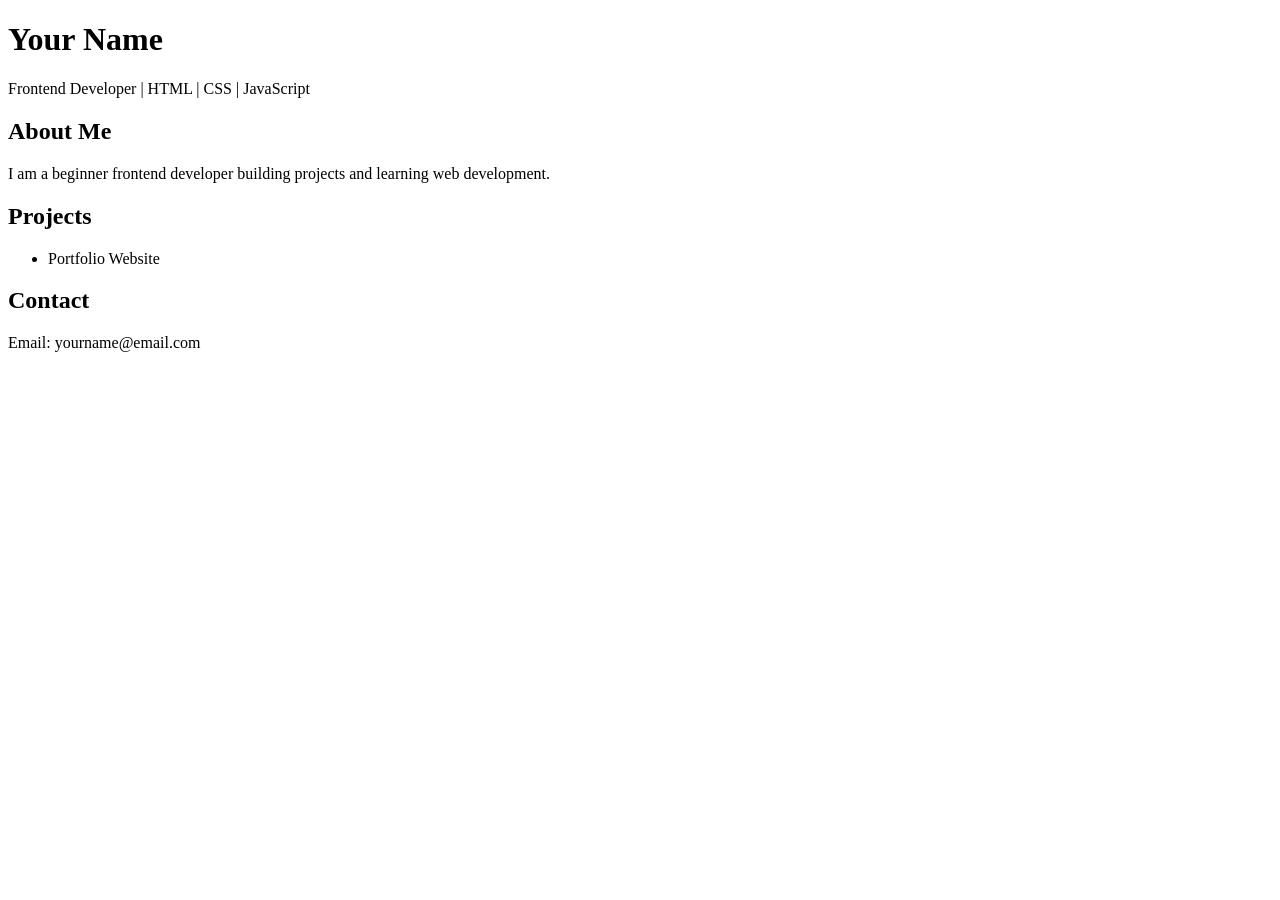
==== index.html @ d8ded84e "Create index.html" ====
<!DOCTYPE html>
<html lang="en">
<head>
  <meta charset="UTF-8">
  <meta name="viewport" content="width=device-width, initial-scale=1.0">
  <title>My Portfolio</title>
  <link rel="stylesheet" href="style.css">
</head>
<body>

  <header>
    <h1>Your Name</h1>
    <p>Frontend Developer | HTML | CSS | JavaScript</p>
  </header>

  <section>
    <h2>About Me</h2>
    <p>I am a beginner frontend developer building projects and learning web development.</p>
  </section>

  <section>
    <h2>Projects</h2>
    <ul>
      <li>Portfolio Website</li>
    </ul>
  </section>

  <section>
    <h2>Contact</h2>
    <p>Email: yourname@email.com</p>
  </section>

</body>
</html>
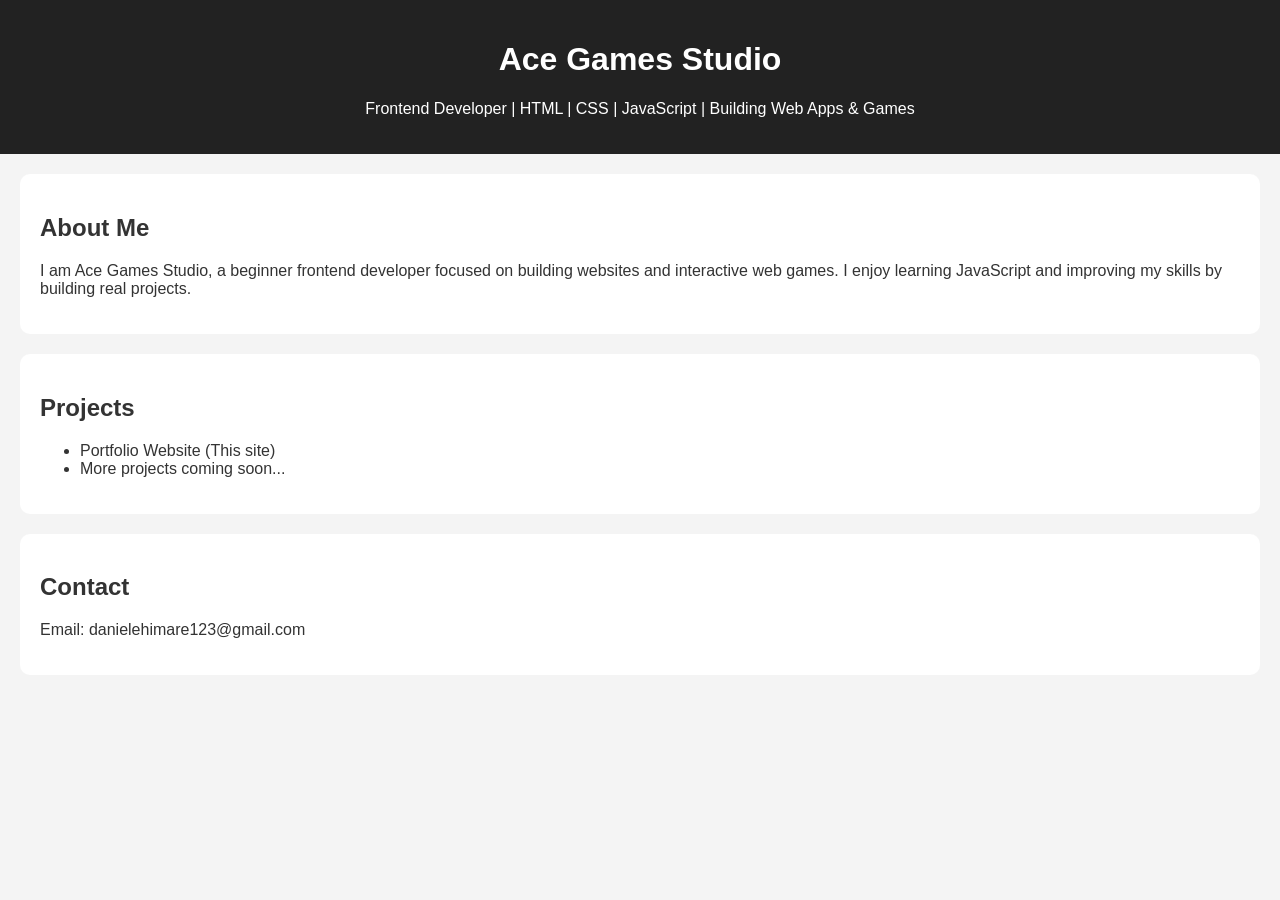
==== commit 3187daac: "Update index.html" ====
--- a/index.html
+++ b/index.html
@@ -3,32 +3,37 @@
 <head>
   <meta charset="UTF-8">
   <meta name="viewport" content="width=device-width, initial-scale=1.0">
-  <title>My Portfolio</title>
+  <title>Ace Games Studio Portfolio</title>
   <link rel="stylesheet" href="style.css">
 </head>
+
 <body>
 
   <header>
-    <h1>Your Name</h1>
-    <p>Frontend Developer | HTML | CSS | JavaScript</p>
+    <h1>Ace Games Studio</h1>
+    <p>Frontend Developer | HTML | CSS | JavaScript | Building Web Apps & Games</p>
   </header>
 
   <section>
     <h2>About Me</h2>
-    <p>I am a beginner frontend developer building projects and learning web development.</p>
+    <p>
+      I am Ace Games Studio, a beginner frontend developer focused on building websites and interactive web games.
+      I enjoy learning JavaScript and improving my skills by building real projects.
+    </p>
   </section>
 
   <section>
     <h2>Projects</h2>
     <ul>
-      <li>Portfolio Website</li>
+      <li>Portfolio Website (This site)</li>
+      <li>More projects coming soon...</li>
     </ul>
   </section>
 
   <section>
     <h2>Contact</h2>
-    <p>Email: yourname@email.com</p>
+    <p>Email: danielehimare123@gmail.com</p>
   </section>
 
 </body>
-</html>+        </html>
--- a/style.css
+++ b/style.css
@@ -0,0 +1,21 @@
+body {
+  font-family: Arial, sans-serif;
+  margin: 0;
+  padding: 0;
+  background: #f4f4f4;
+  color: #333;
+}
+
+header {
+  background: #222;
+  color: white;
+  padding: 20px;
+  text-align: center;
+}
+
+section {
+  background: white;
+  margin: 20px;
+  padding: 20px;
+  border-radius: 10px;
+}
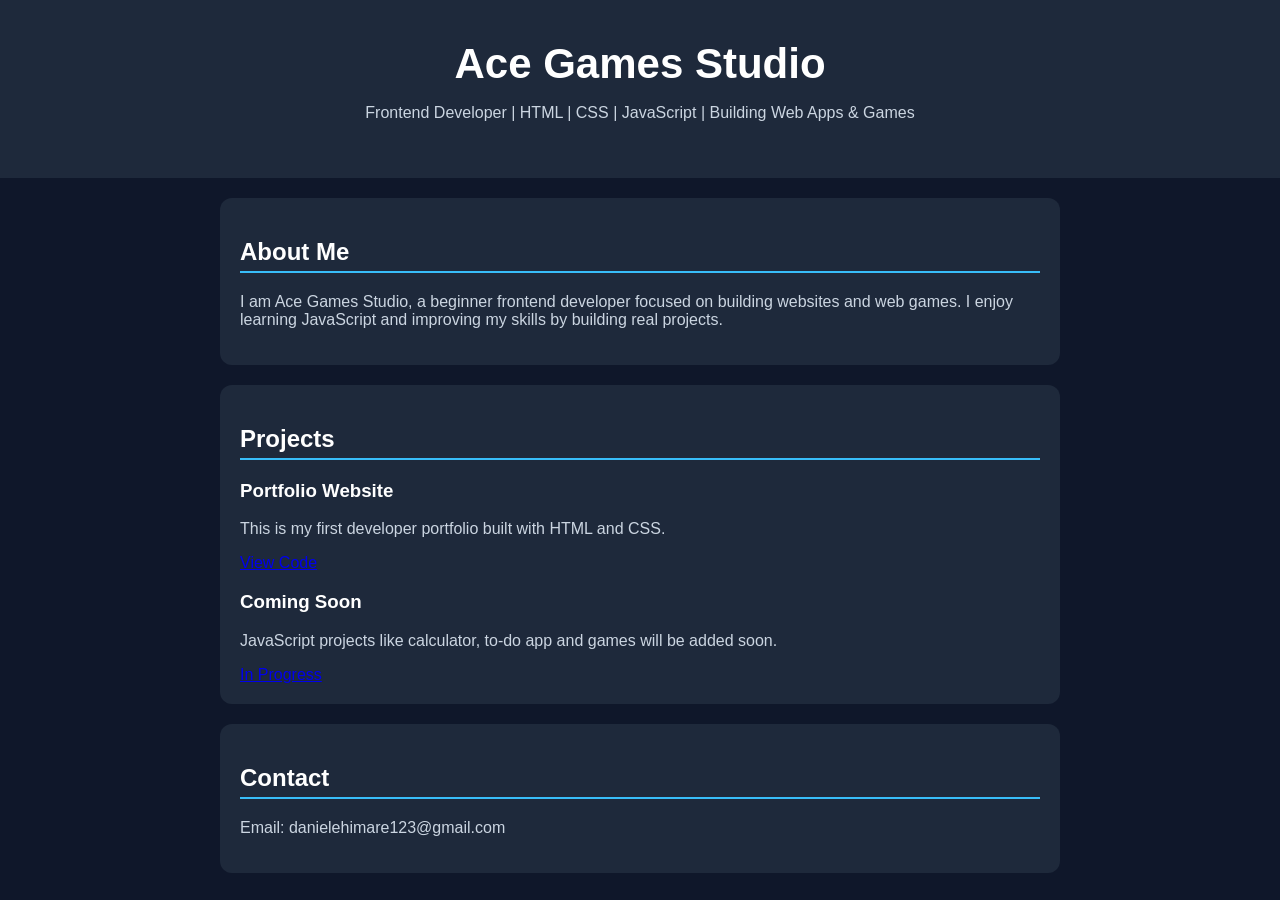
==== commit ddba2ef3: "Update index.html" ====
--- a/index.html
+++ b/index.html
@@ -17,17 +17,26 @@
   <section>
     <h2>About Me</h2>
     <p>
-      I am Ace Games Studio, a beginner frontend developer focused on building websites and interactive web games.
+      I am Ace Games Studio, a beginner frontend developer focused on building websites and web games.
       I enjoy learning JavaScript and improving my skills by building real projects.
     </p>
   </section>
 
   <section>
     <h2>Projects</h2>
-    <ul>
-      <li>Portfolio Website (This site)</li>
-      <li>More projects coming soon...</li>
-    </ul>
+
+    <div class="project-card">
+      <h3>Portfolio Website</h3>
+      <p>This is my first developer portfolio built with HTML and CSS.</p>
+      <a href="https://github.com/" target="_blank">View Code</a>
+    </div>
+
+    <div class="project-card">
+      <h3>Coming Soon</h3>
+      <p>JavaScript projects like calculator, to-do app and games will be added soon.</p>
+      <a href="#">In Progress</a>
+    </div>
+
   </section>
 
   <section>
@@ -36,4 +45,4 @@
   </section>
 
 </body>
-        </html>
+      </html>
--- a/style.css
+++ b/style.css
@@ -1,21 +1,43 @@
 body {
   font-family: Arial, sans-serif;
   margin: 0;
-  padding: 0;
-  background: #f4f4f4;
-  color: #333;
+  background: #0f172a;
+  color: white;
 }
 
 header {
-  background: #222;
-  color: white;
-  padding: 20px;
+  background: #1e293b;
+  padding: 40px 20px;
   text-align: center;
 }
 
+h1 {
+  margin: 0;
+  font-size: 42px;
+}
+
+p {
+  font-size: 16px;
+  color: #cbd5e1;
+}
+
 section {
-  background: white;
-  margin: 20px;
+  background: #1e293b;
+  margin: 20px auto;
   padding: 20px;
-  border-radius: 10px;
-}+  max-width: 800px;
+  border-radius: 12px;
+}
+
+h2 {
+  border-bottom: 2px solid #38bdf8;
+  padding-bottom: 5px;
+}
+
+ul {
+  padding-left: 20px;
+}
+
+li {
+  margin: 8px 0;
+}
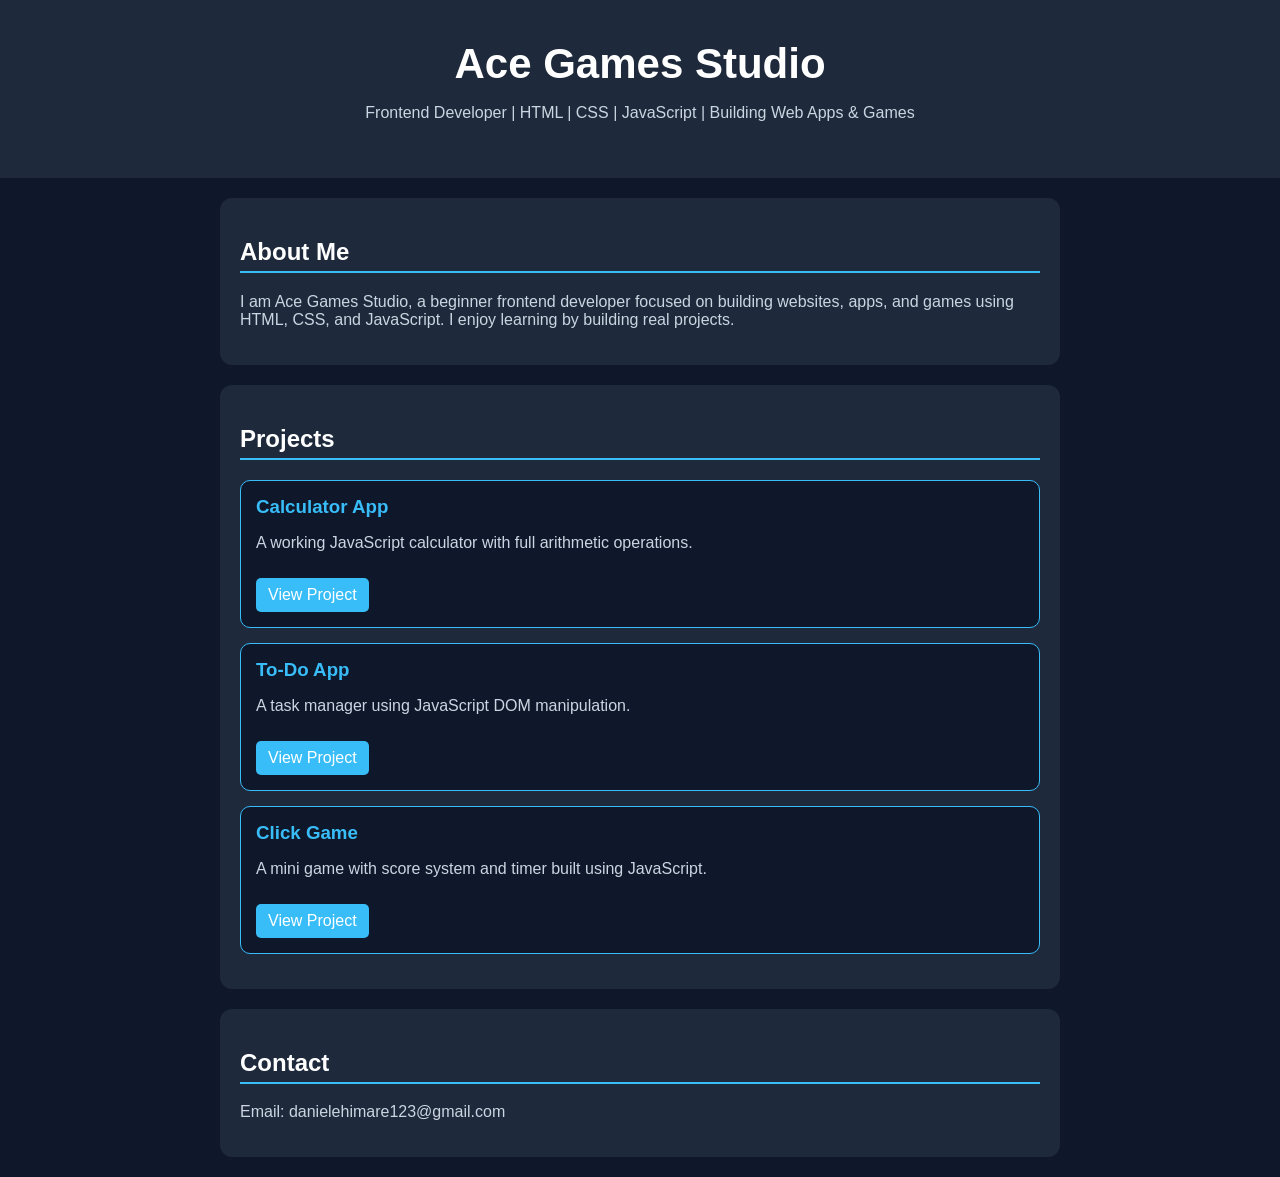
==== commit 9c5b1db8: "Update index.html" ====
--- a/index.html
+++ b/index.html
@@ -17,8 +17,7 @@
   <section>
     <h2>About Me</h2>
     <p>
-      I am Ace Games Studio, a beginner frontend developer focused on building websites and web games.
-      I enjoy learning JavaScript and improving my skills by building real projects.
+      I am Ace Games Studio, a beginner frontend developer focused on building websites, apps, and games using HTML, CSS, and JavaScript. I enjoy learning by building real projects.
     </p>
   </section>
 
@@ -26,15 +25,21 @@
     <h2>Projects</h2>
 
     <div class="project-card">
-      <h3>Portfolio Website</h3>
-      <p>This is my first developer portfolio built with HTML and CSS.</p>
-      <a href="https://github.com/" target="_blank">View Code</a>
+      <h3>Calculator App</h3>
+      <p>A working JavaScript calculator with full arithmetic operations.</p>
+      <a href="calculator.html" target="_blank">View Project</a>
     </div>
 
     <div class="project-card">
-      <h3>Coming Soon</h3>
-      <p>JavaScript projects like calculator, to-do app and games will be added soon.</p>
-      <a href="#">In Progress</a>
+      <h3>To-Do App</h3>
+      <p>A task manager using JavaScript DOM manipulation.</p>
+      <a href="todo.html" target="_blank">View Project</a>
+    </div>
+
+    <div class="project-card">
+      <h3>Click Game</h3>
+      <p>A mini game with score system and timer built using JavaScript.</p>
+      <a href="game.html" target="_blank">View Project</a>
     </div>
 
   </section>
@@ -45,4 +50,4 @@
   </section>
 
 </body>
-      </html>
+        </html>
--- a/style.css
+++ b/style.css
@@ -38,6 +38,29 @@
   padding-left: 20px;
 }
 
-li {
-  margin: 8px 0;
+.project-card {
+  background: #0f172a;
+  padding: 15px;
+  margin: 15px 0;
+  border-radius: 10px;
+  border: 1px solid #38bdf8;
 }
+
+.project-card h3 {
+  margin: 0;
+  color: #38bdf8;
+}
+
+.project-card p {
+  color: #cbd5e1;
+}
+
+.project-card a {
+  display: inline-block;
+  margin-top: 10px;
+  color: white;
+  background: #38bdf8;
+  padding: 8px 12px;
+  border-radius: 5px;
+  text-decoration: none;
+  }
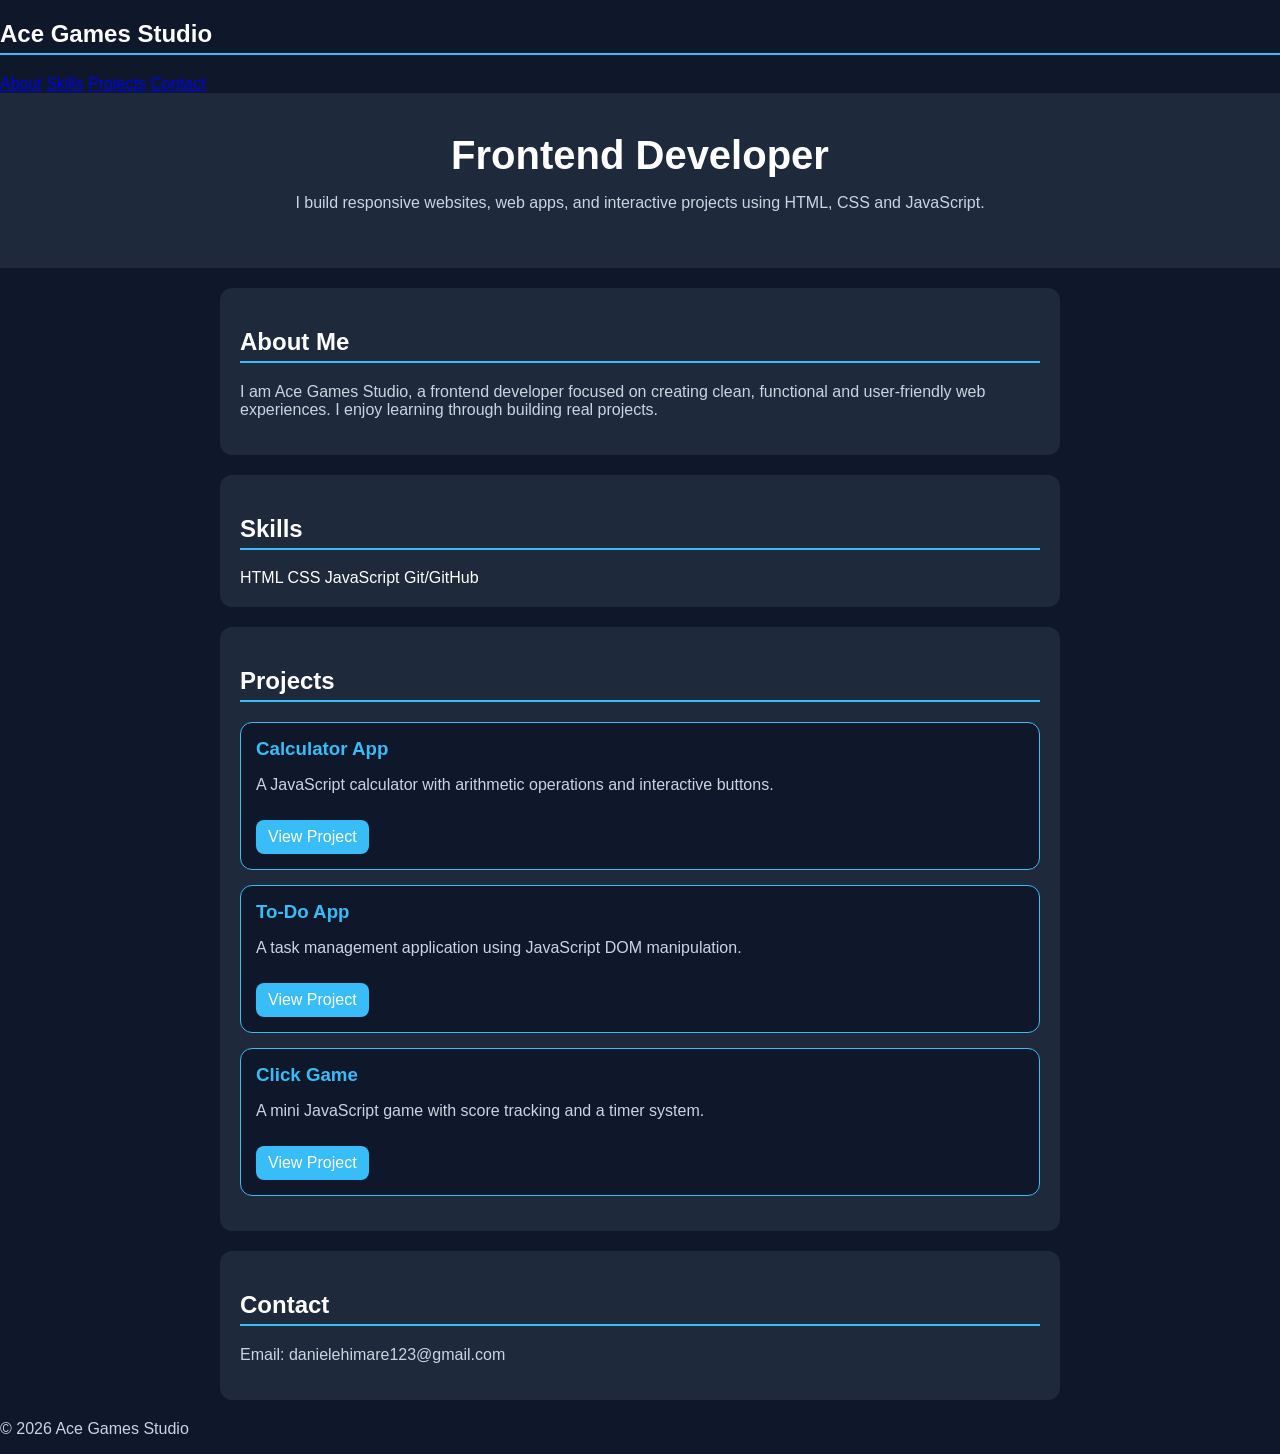
==== commit fd1c5b44: "Update index.html" ====
--- a/index.html
+++ b/index.html
@@ -1,53 +1,136 @@
 <!DOCTYPE html>
 <html lang="en">
+
 <head>
   <meta charset="UTF-8">
   <meta name="viewport" content="width=device-width, initial-scale=1.0">
-  <title>Ace Games Studio Portfolio</title>
+  <title>Ace Games Studio | Frontend Developer</title>
   <link rel="stylesheet" href="style.css">
 </head>
 
 <body>
 
-  <header>
-    <h1>Ace Games Studio</h1>
-    <p>Frontend Developer | HTML | CSS | JavaScript | Building Web Apps & Games</p>
-  </header>
+<nav>
+  <h2>Ace Games Studio</h2>
 
-  <section>
-    <h2>About Me</h2>
-    <p>
-      I am Ace Games Studio, a beginner frontend developer focused on building websites, apps, and games using HTML, CSS, and JavaScript. I enjoy learning by building real projects.
-    </p>
-  </section>
+  <div>
+    <a href="#about">About</a>
+    <a href="#skills">Skills</a>
+    <a href="#projects">Projects</a>
+    <a href="#contact">Contact</a>
+  </div>
+</nav>
 
-  <section>
-    <h2>Projects</h2>
 
-    <div class="project-card">
-      <h3>Calculator App</h3>
-      <p>A working JavaScript calculator with full arithmetic operations.</p>
-      <a href="calculator.html" target="_blank">View Project</a>
-    </div>
+<header>
+  <h1>Frontend Developer</h1>
 
-    <div class="project-card">
-      <h3>To-Do App</h3>
-      <p>A task manager using JavaScript DOM manipulation.</p>
-      <a href="todo.html" target="_blank">View Project</a>
-    </div>
+  <p>
+    I build responsive websites, web apps, and interactive projects using HTML, CSS and JavaScript.
+  </p>
+</header>
 
-    <div class="project-card">
-      <h3>Click Game</h3>
-      <p>A mini game with score system and timer built using JavaScript.</p>
-      <a href="game.html" target="_blank">View Project</a>
-    </div>
 
-  </section>
+<section id="about">
 
-  <section>
-    <h2>Contact</h2>
-    <p>Email: danielehimare123@gmail.com</p>
-  </section>
+<h2>About Me</h2>
+
+<p>
+I am Ace Games Studio, a frontend developer focused on creating clean,
+functional and user-friendly web experiences. I enjoy learning through
+building real projects.
+</p>
+
+</section>
+
+
+
+<section id="skills">
+
+<h2>Skills</h2>
+
+<div class="skills">
+
+<span>HTML</span>
+<span>CSS</span>
+<span>JavaScript</span>
+<span>Git/GitHub</span>
+
+</div>
+
+</section>
+
+
+
+<section id="projects">
+
+<h2>Projects</h2>
+
+
+<div class="project-card">
+
+<h3>Calculator App</h3>
+
+<p>
+A JavaScript calculator with arithmetic operations and interactive buttons.
+</p>
+
+<a href="calculator.html">View Project</a>
+
+</div>
+
+
+
+<div class="project-card">
+
+<h3>To-Do App</h3>
+
+<p>
+A task management application using JavaScript DOM manipulation.
+</p>
+
+<a href="todo.html">View Project</a>
+
+</div>
+
+
+
+<div class="project-card">
+
+<h3>Click Game</h3>
+
+<p>
+A mini JavaScript game with score tracking and a timer system.
+</p>
+
+<a href="game.html">View Project</a>
+
+</div>
+
+
+</section>
+
+
+
+<section id="contact">
+
+<h2>Contact</h2>
+
+<p>
+Email: danielehimare123@gmail.com
+</p>
+
+</section>
+
+
+<footer>
+
+<p>
+© 2026 Ace Games Studio
+</p>
+
+</footer>
+
 
 </body>
-        </html>
+  </html>
--- a/style.css
+++ b/style.css
@@ -1,66 +1,69 @@
+:root {
+  --bg: #0f172a;
+  --card: #1e293b;
+  --primary: #38bdf8;
+  --text: #ffffff;
+  --muted: #cbd5e1;
+}
+
 body {
+  margin: 0;
   font-family: Arial, sans-serif;
-  margin: 0;
-  background: #0f172a;
-  color: white;
+  background: var(--bg);
+  color: var(--text);
 }
 
 header {
+  text-align: center;
+  padding: 40px 20px;
   background: #1e293b;
-  padding: 40px 20px;
-  text-align: center;
 }
 
 h1 {
   margin: 0;
-  font-size: 42px;
+  font-size: 40px;
 }
 
 p {
-  font-size: 16px;
-  color: #cbd5e1;
+  color: var(--muted);
 }
 
 section {
-  background: #1e293b;
+  max-width: 800px;
   margin: 20px auto;
   padding: 20px;
-  max-width: 800px;
+  background: var(--card);
   border-radius: 12px;
 }
 
 h2 {
-  border-bottom: 2px solid #38bdf8;
+  border-bottom: 2px solid var(--primary);
   padding-bottom: 5px;
-}
-
-ul {
-  padding-left: 20px;
 }
 
 .project-card {
   background: #0f172a;
+  margin: 15px 0;
   padding: 15px;
-  margin: 15px 0;
-  border-radius: 10px;
-  border: 1px solid #38bdf8;
+  border-radius: 12px;
+  border: 1px solid var(--primary);
 }
 
 .project-card h3 {
   margin: 0;
-  color: #38bdf8;
+  color: var(--primary);
 }
 
 .project-card p {
-  color: #cbd5e1;
+  color: var(--muted);
 }
 
 .project-card a {
   display: inline-block;
   margin-top: 10px;
+  padding: 8px 12px;
+  background: var(--primary);
   color: white;
-  background: #38bdf8;
-  padding: 8px 12px;
-  border-radius: 5px;
   text-decoration: none;
+  border-radius: 8px;
   }
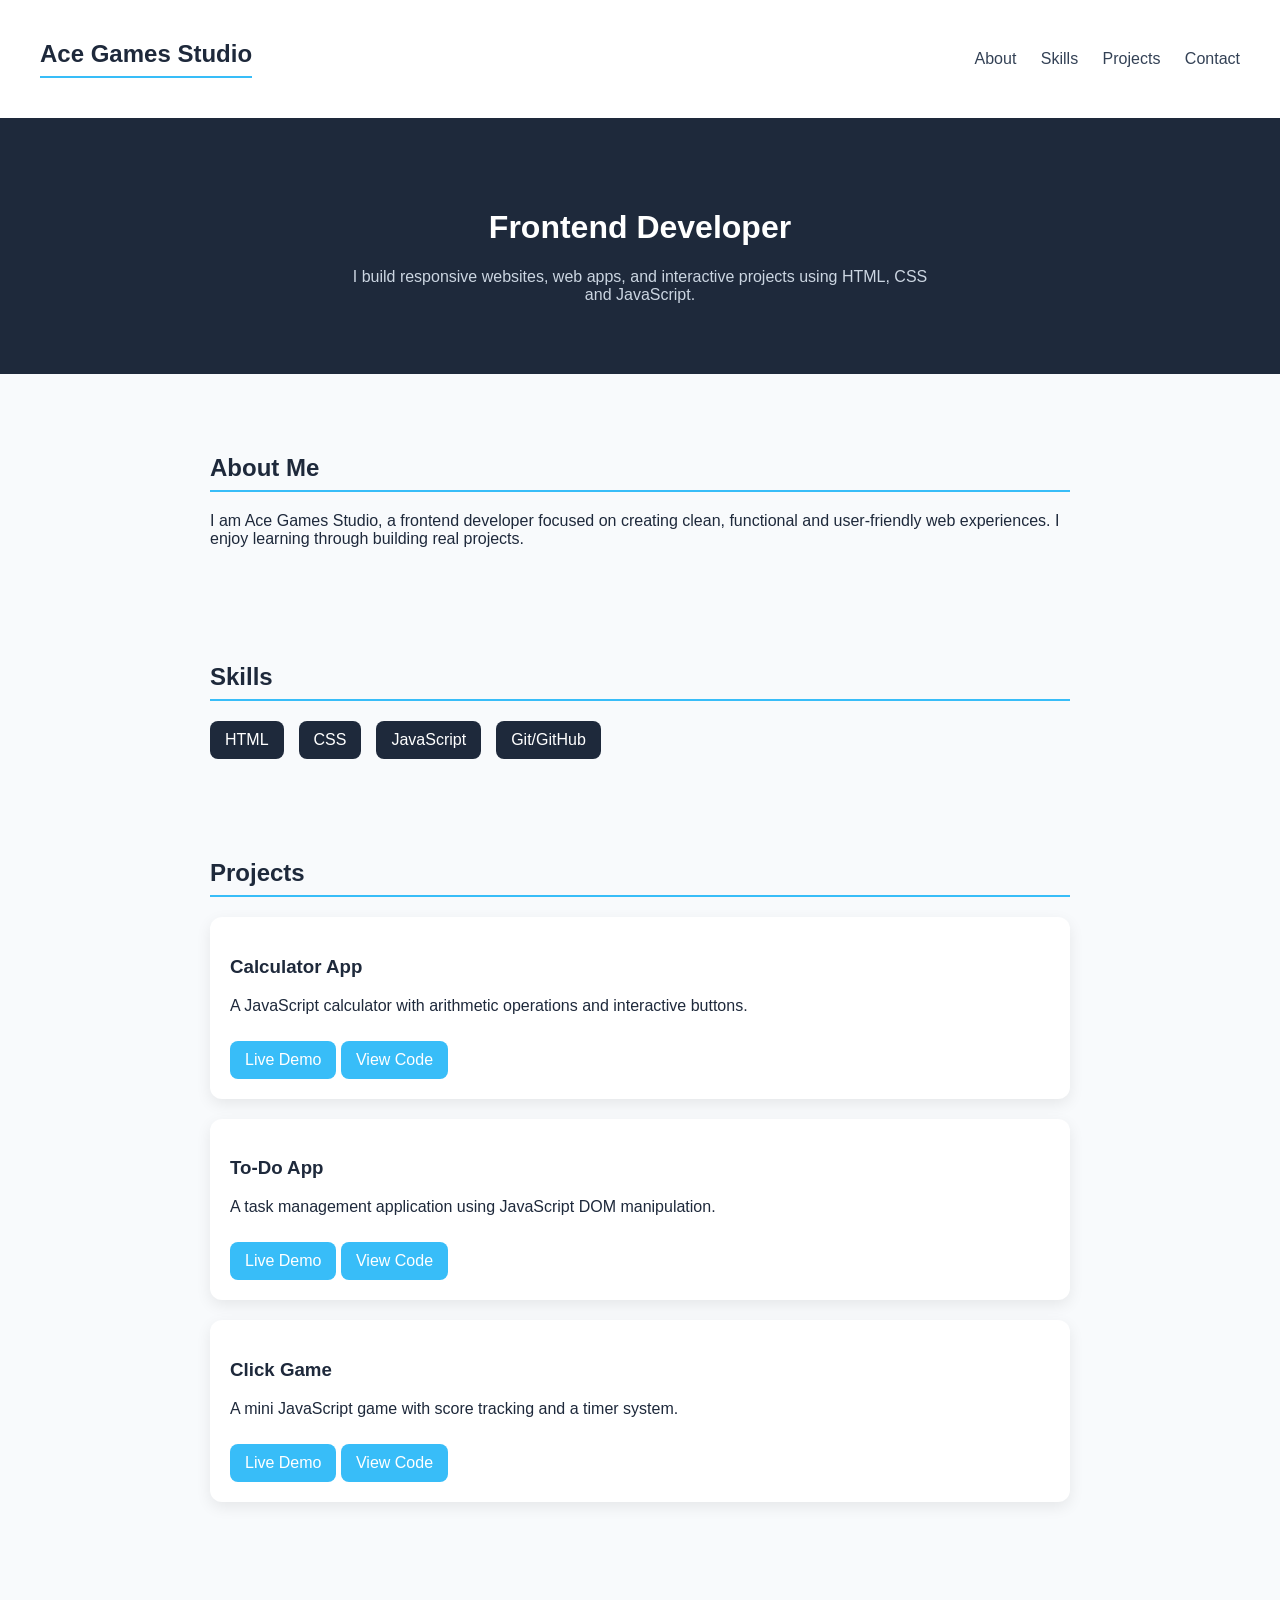
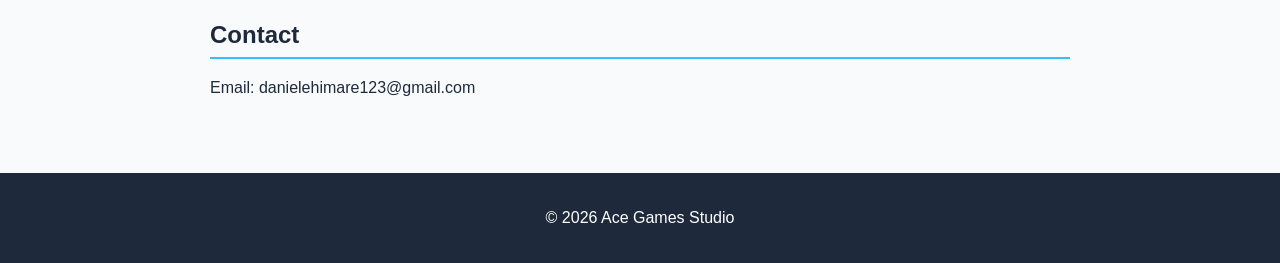
==== commit 95b925ca: "Update index.html" ====
--- a/index.html
+++ b/index.html
@@ -23,12 +23,15 @@
 
 
 <header>
-  <h1>Frontend Developer</h1>
 
-  <p>
-    I build responsive websites, web apps, and interactive projects using HTML, CSS and JavaScript.
-  </p>
+<h1>Frontend Developer</h1>
+
+<p>
+I build responsive websites, web apps, and interactive projects using HTML, CSS and JavaScript.
+</p>
+
 </header>
+
 
 
 <section id="about">
@@ -62,6 +65,7 @@
 
 
 
+
 <section id="projects">
 
 <h2>Projects</h2>
@@ -75,9 +79,14 @@
 A JavaScript calculator with arithmetic operations and interactive buttons.
 </p>
 
-<a href="calculator.html">View Project</a>
+<a href="calculator.html">Live Demo</a>
+
+<a href="https://github.com/daniehi/portfolio-website" target="_blank">
+View Code
+</a>
 
 </div>
+
 
 
 
@@ -89,9 +98,14 @@
 A task management application using JavaScript DOM manipulation.
 </p>
 
-<a href="todo.html">View Project</a>
+<a href="todo.html">Live Demo</a>
+
+<a href="https://github.com/daniehi/portfolio-website" target="_blank">
+View Code
+</a>
 
 </div>
+
 
 
 
@@ -103,12 +117,17 @@
 A mini JavaScript game with score tracking and a timer system.
 </p>
 
-<a href="game.html">View Project</a>
+<a href="game.html">Live Demo</a>
+
+<a href="https://github.com/daniehi/portfolio-website" target="_blank">
+View Code
+</a>
 
 </div>
 
 
 </section>
+
 
 
 
@@ -123,6 +142,8 @@
 </section>
 
 
+
+
 <footer>
 
 <p>
@@ -132,5 +153,6 @@
 </footer>
 
 
+
 </body>
   </html>
--- a/style.css
+++ b/style.css
@@ -1,69 +1,160 @@
-:root {
-  --bg: #0f172a;
-  --card: #1e293b;
-  --primary: #38bdf8;
-  --text: #ffffff;
-  --muted: #cbd5e1;
+* {
+box-sizing: border-box;
 }
 
+
 body {
-  margin: 0;
-  font-family: Arial, sans-serif;
-  background: var(--bg);
-  color: var(--text);
+
+margin:0;
+font-family:Arial,sans-serif;
+background:#f8fafc;
+color:#1e293b;
+
 }
 
-header {
-  text-align: center;
-  padding: 40px 20px;
-  background: #1e293b;
+
+
+nav {
+
+display:flex;
+justify-content:space-between;
+align-items:center;
+padding:20px 40px;
+background:white;
+
 }
 
-h1 {
-  margin: 0;
-  font-size: 40px;
+
+
+nav a {
+
+margin-left:20px;
+text-decoration:none;
+color:#334155;
+
 }
 
-p {
-  color: var(--muted);
+
+
+header {
+
+text-align:center;
+padding:70px 20px;
+background:#1e293b;
+color:white;
+
 }
 
-section {
-  max-width: 800px;
-  margin: 20px auto;
-  padding: 20px;
-  background: var(--card);
-  border-radius: 12px;
+
+
+header p {
+
+max-width:600px;
+margin:auto;
+color:#cbd5e1;
+
 }
 
-h2 {
-  border-bottom: 2px solid var(--primary);
-  padding-bottom: 5px;
+
+
+section {
+
+max-width:900px;
+margin:40px auto;
+padding:20px;
+
 }
 
-.project-card {
-  background: #0f172a;
-  margin: 15px 0;
-  padding: 15px;
-  border-radius: 12px;
-  border: 1px solid var(--primary);
+
+
+h2 {
+
+border-bottom:2px solid #38bdf8;
+padding-bottom:8px;
+
 }
 
-.project-card h3 {
-  margin: 0;
-  color: var(--primary);
+
+
+.skills {
+
+display:flex;
+gap:15px;
+flex-wrap:wrap;
+
 }
 
-.project-card p {
-  color: var(--muted);
+
+
+.skills span {
+
+background:#1e293b;
+color:white;
+padding:10px 15px;
+border-radius:8px;
+
 }
 
+
+
+.project-card {
+
+background:white;
+padding:20px;
+margin:20px 0;
+border-radius:12px;
+box-shadow:0 5px 15px rgba(0,0,0,0.08);
+
+}
+
+
+
 .project-card a {
-  display: inline-block;
-  margin-top: 10px;
-  padding: 8px 12px;
-  background: var(--primary);
-  color: white;
-  text-decoration: none;
-  border-radius: 8px;
-  }
+
+display:inline-block;
+margin-top:10px;
+background:#38bdf8;
+color:white;
+padding:10px 15px;
+border-radius:8px;
+text-decoration:none;
+
+}
+
+
+
+.project-card a:hover {
+
+opacity:0.8;
+
+}
+
+
+
+footer {
+
+text-align:center;
+padding:20px;
+background:#1e293b;
+color:white;
+
+}
+
+
+
+@media(max-width:700px){
+
+nav{
+
+flex-direction:column;
+
+}
+
+nav a{
+
+display:block;
+margin:10px;
+
+}
+
+}
